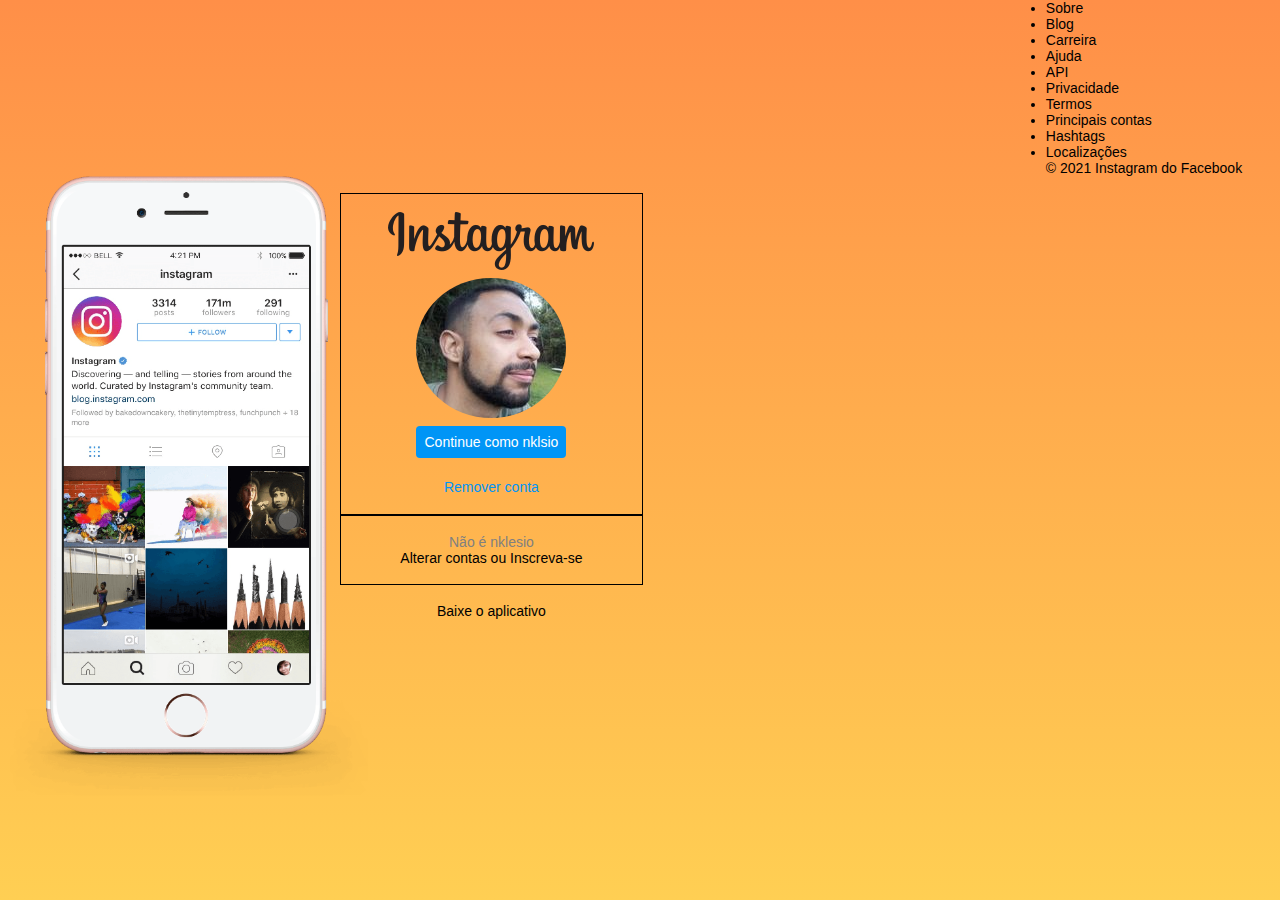
==== instagram-clone/index.html @ 92f61665 "create clone instagram basic" ====
<!DOCTYPE html>
<html lang="en">

<head>
    <meta charset="UTF-8">
    <meta name="viewport" content="width=device-width, initial-scale=1.0">
    <link rel="icon" href="img/instagram.svg">
    <link rel="stylesheet" href="css/style.css">
    <link rel="stylesheet" href="css/mobile.css">
    <title>Instagram-Clone</title>
</head>

<body>

    <main>
        <div class="instagram-wrapper">

            <div class="instagram-phone">
                <img src="img/instagram-celular.png" alt="">
            </div>

            <div class="instagram-continue">
                <div class="group">
                    <img src="img/instagram-logo.png" alt="instagram logo">

                    <div class="profile-photo">
                        <img src="img/img-perfil.jpg" alt="foto de perfil">
                    </div>

                    <a href="#" class="instagram-login">Continue como nklsio</a>
                    <a href="#" class="instagram-logout">Remover conta</a>


                </div>

                <div class="group">

                    <p class="not-account"> Não é nklesio </p>

                    <p class="noraccount">
                        <span class="link-blue">Alterar contas</span>
                        ou
                        <span class="link-blue">Inscreva-se</span>
                    </p>

                </div>
                <div class="get-the-app">
                    <p class="get-app">Baixe o aplicativo</p>

                    <div class="download">
                        <a href="" class="app-download"></a>
                        <a href="" class="app-download"></a>
                    </div>
                </div>

            </div>
        </div>
    </main>

    <footer>
        <ul>
            <li>Sobre</li>
            <li>Blog</li>
            <li>Carreira</li>
            <li>Ajuda</li>
            <li>API</li>
            <li>Privacidade</li>
            <li>Termos</li>
            <li>Principais contas</li>
            <li>Hashtags</li>
            <li>Localizações</li>
        </ul>
        <p>© 2021 Instagram do Facebook</p>
    </footer>

</body>

</html>
---- instagram-clone/css/style.css ----
* {
  padding: 0;
  margin: 0;
  box-sizing: border-box;
  text-decoration: none;
  font-family: sans-serif;
  font-size: 14px;
}


:root{
    --var-color-primary:background-color: rgb(61, 58, 58);
}

body {
  width: 100%;
  min-height: 100vh;
  background : linear-gradient(#ff8f48 , #ffcf53);
  margin: 0;
  padding: 0;
  display: flex;
  justify-content: center;
}

.instagram-wrapper{
    display: flex;
    align-items: center;
    justify-content:start;
    width: 60%;
    height:100vh;
}

.instagram-phone{
    display: flex;
    align-items: center;
    justify-content:center;
    width: 50%;
}

.instagram-phone img{
    height: 50rem;
}

.instagram-continue {
    display: flex;
    align-items: center; /* Horizotal */
    justify-content:space-around;/* Vertical */
    flex-direction: column;
    width: 50%;
    min-height:34rem;
}

.group{
    display: flex;
    justify-content:space-between;
    align-items: center;
    flex-direction: column;
    width: 100%;
    padding: 1.3rem 0;
    border: 1px solid rgb(0, 0, 0);
}

.group:nth-child(1){
    min-height: 23rem;
}

.instagram-logo{
    height: 3rem;
}

.profile-photo{
    display: flex;
    justify-content:space-between;
    align-items: center;
    border-radius: 50%;
    overflow: hidden;
}

.profile-photo{
    height: 10rem;
}
.instagram-login{
    background-color :#0095f6;
    color:white;
    padding: 8px;
    border-radius: 4px;
    
}

.instagram-logout{
    color:#0095f6;
    margin-top: 1rem;
}


.not-account{
    color: grey;

}

link-blue{
    color: #0095f6;
}

.get-the-app {
    display: flex;
    flex-direction: column;
    align-items: center;
    justify-content: center;
    width: 100%;
    padding: 1.3rem 0;
}

.download{
    display: flex;
    width: 100%;
    justify-content: space-evenly;
    align-items: center;
    padding: 1rem;
}

.app-download{
    height: 3rem;
    width: 10rem;
    background-size: cover;
}

.app-download:nth-child(1){
    background-image: url('/img/apple-button.png')

}
.app-download:nth-child(2){
    background-image: url('/img/googleplay-button.png')

}
---- instagram-clone/css/mobile.css ----
@media (max-width: 1024px) {
  .instagram-wrapper {
    min-width: 330px;
    width: 90%;
  }
}

@media (max-width: 650px) {
  .instagram-wrapper {
   
    width: 90%;
  }

  .instagram-phone {
    display: none;
  }

  .instagram-continue {
    width: 100%;
  }
}
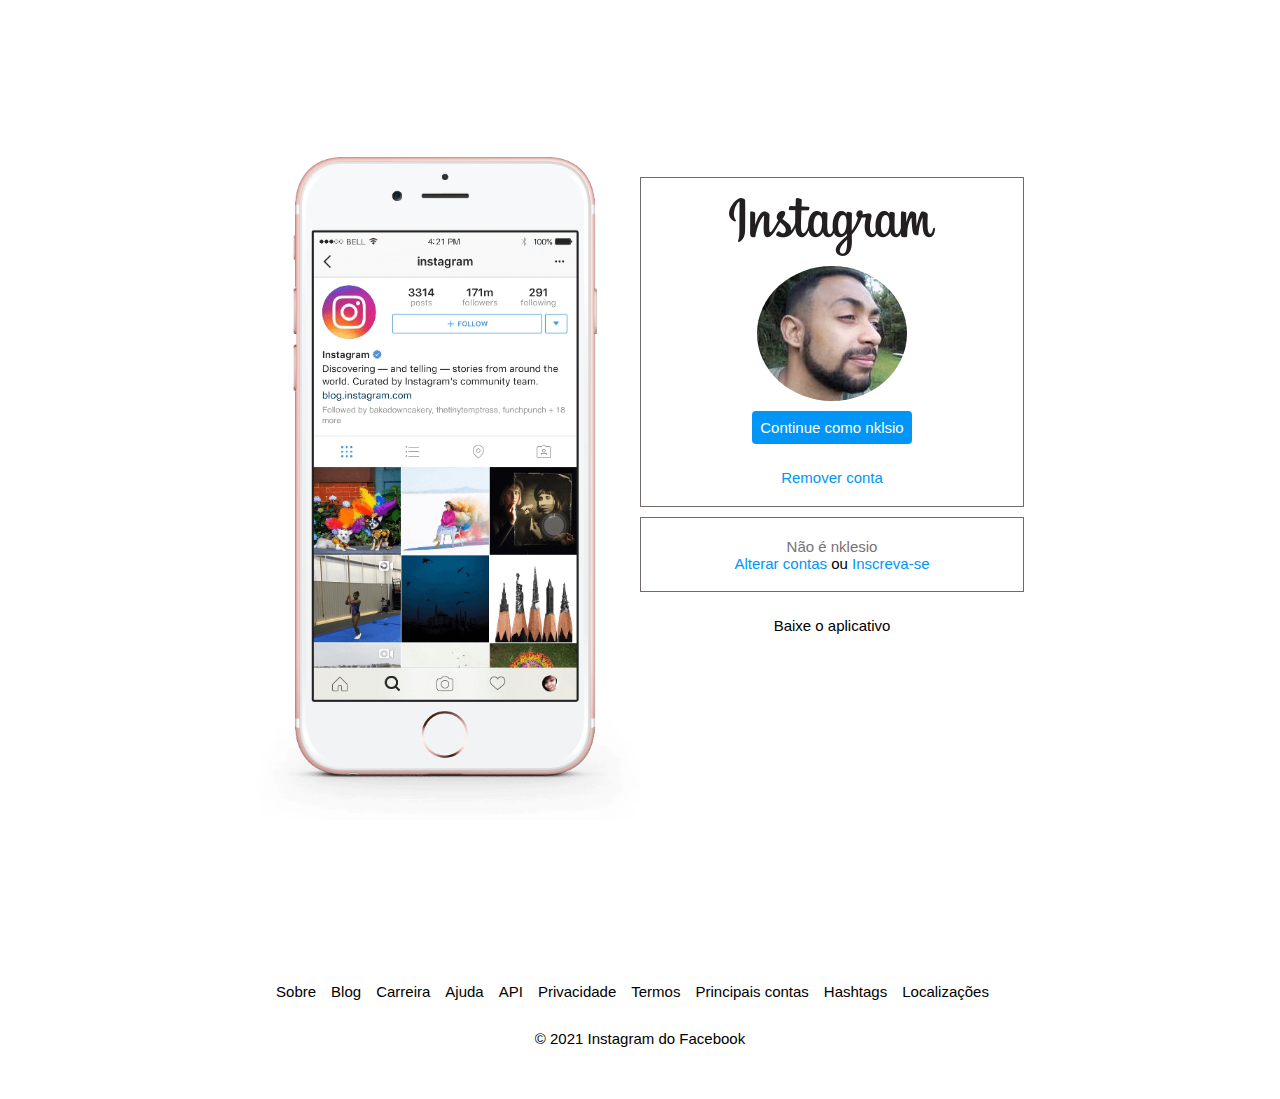
==== commit bfa5adb7: "added var styles ,changes in code and image instagram light" ====
--- a/instagram-clone/index.html
+++ b/instagram-clone/index.html
@@ -38,12 +38,17 @@
                     <p class="not-account"> Não é nklesio </p>
 
                     <p class="noraccount">
-                        <span class="link-blue">Alterar contas</span>
+                        <a href="">
+                            <span class="link-blue">Alterar contas</span>
+                        </a>
                         ou
-                        <span class="link-blue">Inscreva-se</span>
+                        <a href="">
+                            <span class="link-blue">Inscreva-se</span>
+                        </a>
                     </p>
 
                 </div>
+
                 <div class="get-the-app">
                     <p class="get-app">Baixe o aplicativo</p>
 
@@ -54,23 +59,31 @@
                 </div>
 
             </div>
+
+
+
         </div>
     </main>
 
     <footer>
-        <ul>
-            <li>Sobre</li>
-            <li>Blog</li>
-            <li>Carreira</li>
-            <li>Ajuda</li>
-            <li>API</li>
-            <li>Privacidade</li>
-            <li>Termos</li>
-            <li>Principais contas</li>
-            <li>Hashtags</li>
-            <li>Localizações</li>
-        </ul>
-        <p>© 2021 Instagram do Facebook</p>
+        <div class="links-footer">
+            <ul>
+                <li>Sobre</li>
+                <li>Blog</li>
+                <li>Carreira</li>
+                <li>Ajuda</li>
+                <li>API</li>
+                <li>Privacidade</li>
+                <li>Termos</li>
+                <li>Principais contas</li>
+                <li>Hashtags</li>
+                <li>Localizações</li>
+            </ul>
+        </div>
+        <div class="copyright">
+            <p>© 2021 Instagram do Facebook</p>
+        </div>
+
     </footer>
 
 </body>
--- a/instagram-clone/css/style.css
+++ b/instagram-clone/css/style.css
@@ -4,132 +4,170 @@
   box-sizing: border-box;
   text-decoration: none;
   font-family: sans-serif;
-  font-size: 14px;
+  font-size: 15px;
 }
 
-
-:root{
-    --var-color-primary:background-color: rgb(61, 58, 58);
+:root {
+  --colorPage-primary: white;
+  --colorPage-secondary: linear-gradient(#ff8f48, #ffcf53);
+  --colorBorders-primary: gray;
+  --colorText-primary: rgb(119, 114, 114);
+  --colorBackground-primary: #0095f6;
+  --colorBackground-secondary: white;
+  --width-50: 50%;
+  --width-100: 100%;
+  --size-defalt: 1rem;
 }
 
 body {
-  width: 100%;
+  width: var(--width-100);
   min-height: 100vh;
-  background : linear-gradient(#ff8f48 , #ffcf53);
+  background: var(--colorPage-primary);
   margin: 0;
   padding: 0;
-  display: flex;
   justify-content: center;
 }
 
-.instagram-wrapper{
-    display: flex;
-    align-items: center;
-    justify-content:start;
-    width: 60%;
-    height:100vh;
+main {
+  display: flex;
+  align-items: center;
+  justify-content: center;
 }
 
-.instagram-phone{
-    display: flex;
-    align-items: center;
-    justify-content:center;
-    width: 50%;
+.instagram-wrapper {
+  display: flex;
+  align-items: center;
+  justify-content: start;
+  width: 60%;
+  height: 100vh;
 }
 
-.instagram-phone img{
-    height: 50rem;
+.instagram-phone {
+  display: flex;
+  align-items: center;
+  justify-content: center;
+  width: var(--width-50);
+}
+
+.instagram-phone img {
+  height: 50rem;
 }
 
 .instagram-continue {
-    display: flex;
-    align-items: center; /* Horizotal */
-    justify-content:space-around;/* Vertical */
-    flex-direction: column;
-    width: 50%;
-    min-height:34rem;
+  display: flex;
+  align-items: center;
+  justify-content: space-around;
+  flex-direction: column;
+  width: var(--width-50);
+  min-height: 34rem;
 }
 
-.group{
-    display: flex;
-    justify-content:space-between;
-    align-items: center;
-    flex-direction: column;
-    width: 100%;
-    padding: 1.3rem 0;
-    border: 1px solid rgb(0, 0, 0);
+.group {
+  display: flex;
+  justify-content: space-between;
+  align-items: center;
+  flex-direction: column;
+  width: var(--width-100);
+  padding: 1.3rem 0;
+  margin: 5px 0;
+  border: 1px solid rgb(116, 104, 104);
 }
 
-.group:nth-child(1){
-    min-height: 23rem;
+.group:nth-child(1) {
+  min-height: 22rem;
 }
 
-.instagram-logo{
-    height: 3rem;
+.instagram-logo {
+  height: 3rem;
 }
 
-.profile-photo{
-    display: flex;
-    justify-content:space-between;
-    align-items: center;
-    border-radius: 50%;
-    overflow: hidden;
+.profile-photo {
+  display: flex;
+  justify-content: space-between;
+  align-items: center;
+  border-radius: var(--width-50);
+  overflow: hidden;
 }
 
-.profile-photo{
-    height: 10rem;
-}
-.instagram-login{
-    background-color :#0095f6;
-    color:white;
-    padding: 8px;
-    border-radius: 4px;
-    
+.profile-photo {
+  height: 9rem;
 }
 
-.instagram-logout{
-    color:#0095f6;
-    margin-top: 1rem;
+.instagram-login {
+  background-color: #0095f6;
+  color: var(--colorPage-primary);
+  padding: 8px;
+  border-radius: 4px;
 }
 
-
-.not-account{
-    color: grey;
-
+.instagram-logout {
+  color: #0095f6;
+  margin-top: var(--size-defalt);
 }
 
-link-blue{
-    color: #0095f6;
+.not-account {
+  color: var(--colorText-primary);
+}
+
+.link-blue {
+  color: #0095f6;
 }
 
 .get-the-app {
-    display: flex;
-    flex-direction: column;
-    align-items: center;
-    justify-content: center;
-    width: 100%;
-    padding: 1.3rem 0;
+  display: flex;
+  flex-direction: column;
+  align-items: center;
+  justify-content: center;
+  width: var(--width-100);
+  padding: 1.3rem 0;
 }
 
-.download{
-    display: flex;
-    width: 100%;
-    justify-content: space-evenly;
-    align-items: center;
-    padding: 1rem;
+.download {
+  display: flex;
+  width: var(--width-100);
+  justify-content: space-evenly;
+  align-items: center;
+  max-width: 30rem;
+  min-width: 25rem;
+  padding: var(--size-defalt);
 }
 
-.app-download{
-    height: 3rem;
-    width: 10rem;
-    background-size: cover;
+.app-download {
+  height: 3rem;
+  width: 10rem;
+  background-size: cover;
 }
 
-.app-download:nth-child(1){
-    background-image: url('/img/apple-button.png')
+.app-download:nth-child(1) {
+  background-image: url("/img/apple-button.png");
+}
+.app-download:nth-child(2) {
+  background-image: url("/img/googleplay-button.png");
+}
 
+footer {
+  padding: 3.5rem 0;
 }
-.app-download:nth-child(2){
-    background-image: url('/img/googleplay-button.png')
 
+.links-footer {
+  display: flex;
+  align-items: center;
+  justify-content: center;
+  padding: 2rem;
 }
+.links-footer ul {
+  list-style: none;
+  flex-wrap: wrap;
+  justify-content: center;
+  display: flex;
+}
+
+.links-footer ul li {
+  padding-right: var(--size-defalt);
+}
+
+.copyright {
+  display: flex;
+  align-items: center;
+  justify-content: center;
+}
--- a/instagram-clone/css/mobile.css
+++ b/instagram-clone/css/mobile.css
@@ -1,14 +1,9 @@
-@media (max-width: 1024px) {
+/* Celular */
+@media (max-width: 1124px) {
   .instagram-wrapper {
-    min-width: 330px;
-    width: 90%;
-  }
-}
-
-@media (max-width: 650px) {
-  .instagram-wrapper {
-   
-    width: 90%;
+    padding-top: 1em;
+    width: var(--width-100);
+    height: 90%;
   }
 
   .instagram-phone {
@@ -16,6 +11,11 @@
   }
 
   .instagram-continue {
-    width: 100%;
+    width: var(--width-100);
+    max-height: 0.5em;
+  }
+
+  .group {
+    border: 1px solid transparent;
   }
 }
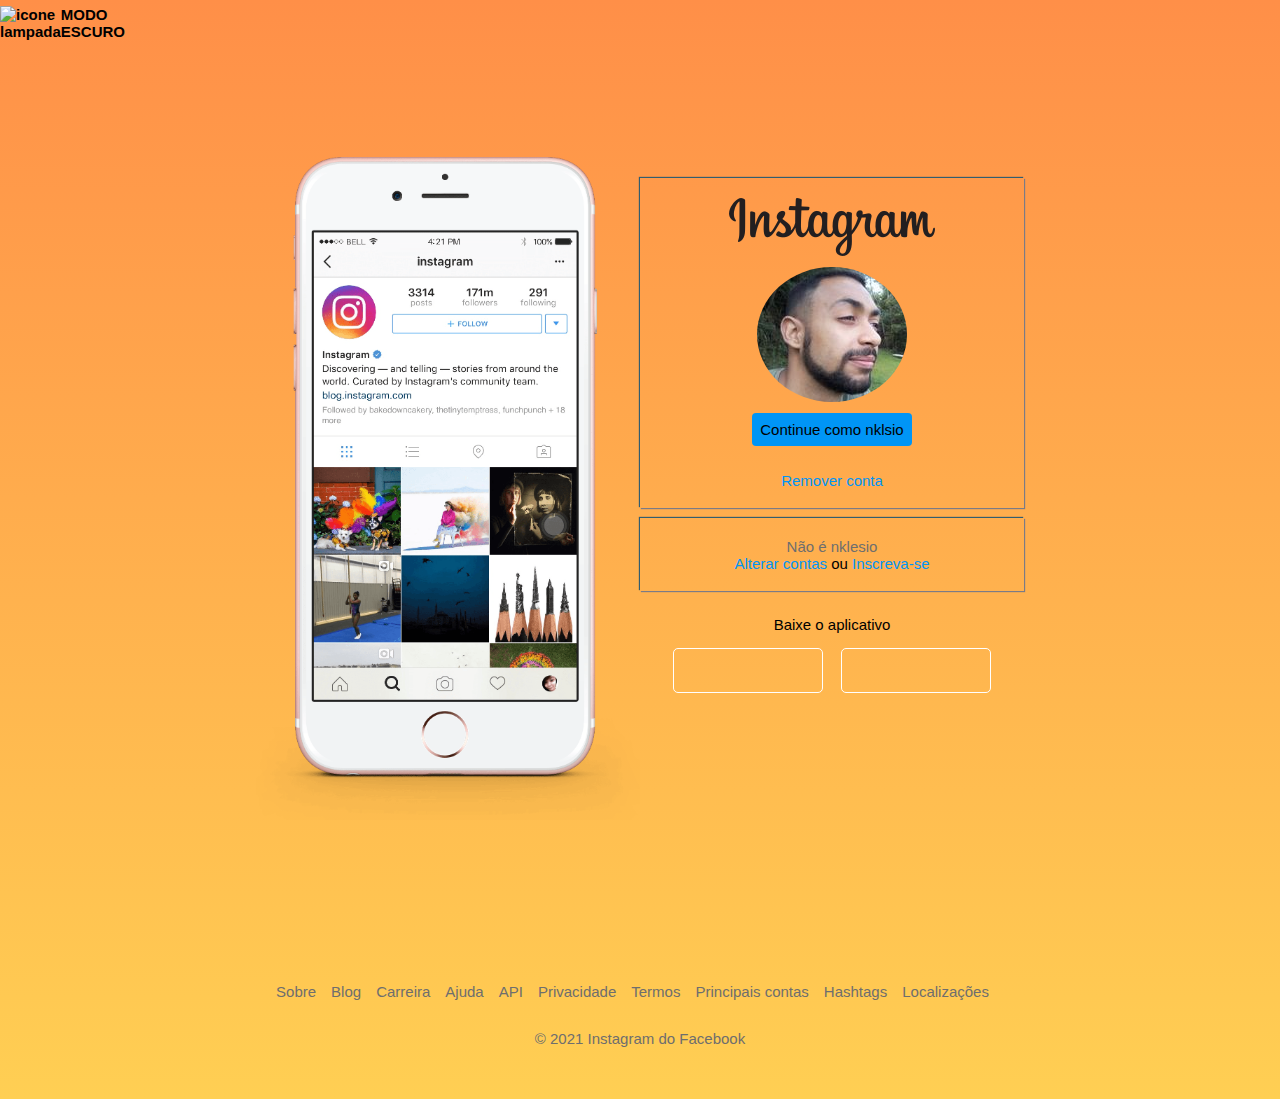
==== commit dfb89636: "added dark mode" ====
--- a/instagram-clone/index.html
+++ b/instagram-clone/index.html
@@ -7,84 +7,123 @@
     <link rel="icon" href="img/instagram.svg">
     <link rel="stylesheet" href="css/style.css">
     <link rel="stylesheet" href="css/mobile.css">
+    <link rel="stylesheet" href="css/dark-mode.css">
     <title>Instagram-Clone</title>
+
 </head>
 
 <body>
+    
+    <input type="checkbox" id="active-dark-mode" class="active-dark-mode">
 
-    <main>
-        <div class="instagram-wrapper">
+    <div class="dark-mode">
+        <div class="bottom-dark">
+            <img src="/img/lampada-led.png" alt="icone lampada">
+            <label for="active-dark-mode">MODO<br>ESCURO</label>
+        </div> 
 
-            <div class="instagram-phone">
-                <img src="img/instagram-celular.png" alt="">
-            </div>
+        <main>
+            <div class="instagram-wrapper">
+                
+                <div class="instagram-phone">
+                    <img src="img/instagram-celular.png" alt="">
+                </div>
+                
+                <div class="instagram-continue">
+                    <div class="group">
+                        
+                        <img id="logo-dark-mode"
+                        class="logo-dark-mode" 
+                        src="img/instagram-logo.png" 
+                        alt="instagram logo">
+                        
 
-            <div class="instagram-continue">
-                <div class="group">
-                    <img src="img/instagram-logo.png" alt="instagram logo">
+                        <div class="profile-photo">
+                            <img src="img/img-perfil.jpg" alt="foto de perfil">
+                        </div>
 
-                    <div class="profile-photo">
-                        <img src="img/img-perfil.jpg" alt="foto de perfil">
+                        <a href="#" class="instagram-login">Continue como nklsio</a>
+                        <a href="#" class="instagram-logout">Remover conta</a>
+
                     </div>
 
-                    <a href="#" class="instagram-login">Continue como nklsio</a>
-                    <a href="#" class="instagram-logout">Remover conta</a>
+                    <div class="group">
+                        
+                        <p class="not-account"> Não é nklesio </p>
 
+                        <p class="noraccount">
+                            <a href="">
+                                <span class="link-blue">Alterar contas</span>
+                            </a>
+                            ou
+                            <a href="">
+                                <span class="link-blue">Inscreva-se</span>
+                            </a>
+                        </p>
+
+                    </div>
+
+                    <div class="get-the-app">
+                        <p class="get-app">Baixe o aplicativo</p>
+
+                        <div class="download">
+                            <a href="" class="app-download"></a>
+                            <a href="" class="app-download"></a>
+                        </div>
+                    </div>
 
                 </div>
 
-                <div class="group">
 
-                    <p class="not-account"> Não é nklesio </p>
-
-                    <p class="noraccount">
-                        <a href="">
-                            <span class="link-blue">Alterar contas</span>
-                        </a>
-                        ou
-                        <a href="">
-                            <span class="link-blue">Inscreva-se</span>
-                        </a>
-                    </p>
-
-                </div>
-
-                <div class="get-the-app">
-                    <p class="get-app">Baixe o aplicativo</p>
-
-                    <div class="download">
-                        <a href="" class="app-download"></a>
-                        <a href="" class="app-download"></a>
-                    </div>
-                </div>
 
             </div>
+        </main>
 
+        <footer>
+            <div class="links-footer">
+                <ul>
 
+                    <a href="">
+                        <li>Sobre</li>
+                    </a>
 
-        </div>
-    </main>
+                    <a href="">
+                        <li>Blog</li>
+                    </a>
+                    <a href="">
+                        <li>Carreira</li>
+                    </a>
+                    <a href="">
+                        <li>Ajuda</li>
+                    </a>
+                    <a href="">
+                        <li>API</li>
+                    </a>
+                    <a href="">
+                        <li>Privacidade</li>
+                    </a>
+                    <a href="">
+                        <li>Termos</li>
+                    </a>
+                    <a href="">
+                        <li>Principais contas</li>
+                    </a>
+                    <a href="">
+                        <li>Hashtags</li>
+                    </a>
+                    <a href="">
+                        <li>Localizações</li>
+                    </a>
 
-    <footer>
-        <div class="links-footer">
-            <ul>
-                <li>Sobre</li>
-                <li>Blog</li>
-                <li>Carreira</li>
-                <li>Ajuda</li>
-                <li>API</li>
-                <li>Privacidade</li>
-                <li>Termos</li>
-                <li>Principais contas</li>
-                <li>Hashtags</li>
-                <li>Localizações</li>
-            </ul>
-        </div>
-        <div class="copyright">
-            <p>© 2021 Instagram do Facebook</p>
-        </div>
+                </ul>
+            </div>
+            <div class="copyright">
+                <p>© 2021 Instagram do Facebook</p>
+            </div>
 
-    </footer>
+        </footer>
+
+    </div>
 
 </body>
 
--- a/instagram-clone/css/style.css
+++ b/instagram-clone/css/style.css
@@ -8,15 +8,16 @@
 }
 
 :root {
-  --colorPage-primary: white;
-  --colorPage-secondary: linear-gradient(#ff8f48, #ffcf53);
-  --colorBorders-primary: gray;
-  --colorText-primary: rgb(119, 114, 114);
+  --colorPage-primary: linear-gradient(#ff8f48, #ffcf53);
+  --colorBorders-primary: rgb(87, 85, 85);
+  --colorText-primary: rgb(110, 110, 110);
+  --colorText-secondary: white;
   --colorBackground-primary: #0095f6;
   --colorBackground-secondary: white;
+  --colorBoder-default:1px solid white;
   --width-50: 50%;
   --width-100: 100%;
-  --size-defalt: 1rem;
+  --size-default: 1rem;
 }
 
 body {
@@ -28,11 +29,28 @@
   justify-content: center;
 }
 
+
 main {
   display: flex;
   align-items: center;
   justify-content: center;
 }
+
+.bottom-dark {
+  display: flex;
+  align-items: center;
+  font-weight: bold;
+  width: 6.5rem;
+  height: 3rem;
+  position: absolute;
+  background-color: var(--colorPage-primary);
+
+}
+
+.bottom-dark label {
+  padding: 0.5;
+}
+
 
 .instagram-wrapper {
   display: flex;
@@ -70,7 +88,10 @@
   width: var(--width-100);
   padding: 1.3rem 0;
   margin: 5px 0;
-  border: 1px solid rgb(116, 104, 104);
+
+  box-shadow: -1px -1px 1px #325d6f, 1px 1px 1px #66666e;
+  -webkit-box-shadow: -1px -1px 1px #325d6f, 1px 1px 1px #7b7b86;
+  -moz-box-shadow: -1px -1px 1px #325d6f, 1px 1px 1px #66666e;
 }
 
 .group:nth-child(1) {
@@ -94,15 +115,15 @@
 }
 
 .instagram-login {
-  background-color: #0095f6;
+  background-color: var(--colorBackground-primary);
   color: var(--colorPage-primary);
   padding: 8px;
   border-radius: 4px;
 }
 
 .instagram-logout {
-  color: #0095f6;
-  margin-top: var(--size-defalt);
+  color: var(--colorBackground-primary);
+  margin-top: var(--size-default);
 }
 
 .not-account {
@@ -110,7 +131,7 @@
 }
 
 .link-blue {
-  color: #0095f6;
+  color: var(--colorBackground-primary);
 }
 
 .get-the-app {
@@ -129,7 +150,7 @@
   align-items: center;
   max-width: 30rem;
   min-width: 25rem;
-  padding: var(--size-defalt);
+  padding: var(--size-default);
 }
 
 .app-download {
@@ -140,13 +161,22 @@
 
 .app-download:nth-child(1) {
   background-image: url("/img/apple-button.png");
+  border: var(--colorBoder-default);
+  border-radius: 5px;
 }
 .app-download:nth-child(2) {
   background-image: url("/img/googleplay-button.png");
+  border: var(--colorBoder-default);
+  border-radius: 5px;
 }
 
 footer {
+  color: var(--colorText-primary);
   padding: 3.5rem 0;
+}
+
+footer a {
+  color: var(--colorText-primary);
 }
 
 .links-footer {
@@ -163,7 +193,7 @@
 }
 
 .links-footer ul li {
-  padding-right: var(--size-defalt);
+  padding-right: var(--size-default);
 }
 
 .copyright {
--- a/instagram-clone/css/mobile.css
+++ b/instagram-clone/css/mobile.css
@@ -6,6 +6,17 @@
     height: 90%;
   }
 
+  .bottom-dark {
+    display: flex;
+    z-index: 0;
+  }
+  
+  .bottom-dark label{
+  }
+
+  .logo-dark-mode{
+    z-index: 1;
+  }
   .instagram-phone {
     display: none;
   }
--- a/instagram-clone/css/dark-mode.css
+++ b/instagram-clone/css/dark-mode.css
@@ -0,0 +1,21 @@
+.active-dark-mode{
+  display: none;
+}
+
+.active-dark-mode:checked ~ .dark-mode {
+  --colorPage-primary: rgb(14, 13, 13);
+}
+
+.active-dark-mode:checked ~ .dark-mode .bottom-dark{
+ color: white;
+}
+
+.active-dark-mode:checked ~ .dark-mode .logo-dark-mode {
+  background-image: url(/img/instagram-logo2.png);
+}
+.active-dark-mode:checked ~ .dark-mode main {
+  background-color: var(--colorPage-primary);
+}
+.active-dark-mode:checked ~ .dark-mode footer {
+  background-color: var(--colorPage-primary);
+}
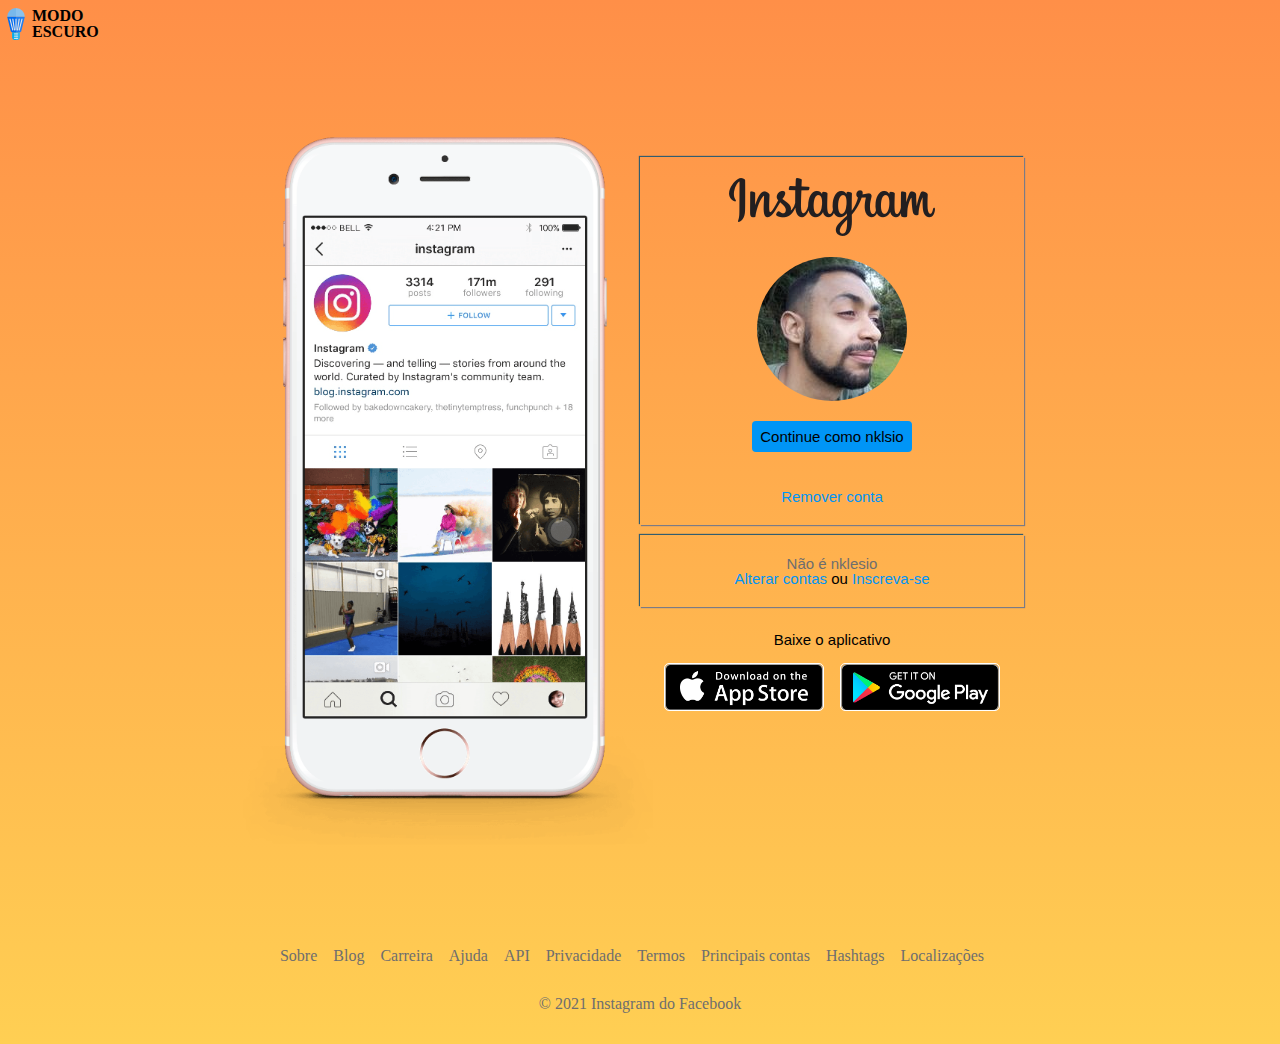
==== commit ed663baa: "add testes js" ====
--- a/instagram-clone/index.html
+++ b/instagram-clone/index.html
@@ -5,6 +5,7 @@
     <meta charset="UTF-8">
     <meta name="viewport" content="width=device-width, initial-scale=1.0">
     <link rel="icon" href="img/instagram.svg">
+    <link rel="stylesheet" href="css/reset.css">
     <link rel="stylesheet" href="css/style.css">
     <link rel="stylesheet" href="css/mobile.css">
     <link rel="stylesheet" href="css/dark-mode.css">
@@ -13,115 +14,120 @@
 </head>
 
 <body>
-    
+
     <input type="checkbox" id="active-dark-mode" class="active-dark-mode">
 
     <div class="dark-mode">
+
         <div class="bottom-dark">
-            <img src="/img/lampada-led.png" alt="icone lampada">
+            <img class="icon-lamp" src="img/lampada-led.png" alt="icone lampada">
             <label for="active-dark-mode">MODO<br>ESCURO</label>
-        </div> 
+        </div>
 
-        <main>
-            <div class="instagram-wrapper">
-                
-                <div class="instagram-phone">
-                    <img src="img/instagram-celular.png" alt="">
-                </div>
-                
-                <div class="instagram-continue">
-                    <div class="group">
-                        
-                        <img id="logo-dark-mode"
-                        class="logo-dark-mode" 
-                        src="img/instagram-logo.png" 
-                        alt="instagram logo">
-                        
+        <div class="default-page">
+            <main>
+                <div class="instagram-wrapper">
 
-                        <div class="profile-photo">
-                            <img src="img/img-perfil.jpg" alt="foto de perfil">
+                    <div class="instagram-phone">
+                        <img src="img/instagram-celular.png" alt="">
+                    </div>
+
+                    <div class="instagram-continue">
+                        <div class="group">
+
+                            <img id="logo-dark-mode" class="logo-dark-mode" src="img/instagram-logo.png"
+                                alt="instagram logo">
+
+                            <div class="profile-photo">
+                                <img src="img/img-perfil.jpg" alt="foto de perfil">
+                            </div>
+
+                            <a href="https://www.instagram.com/nklesio/?hl=pt-br" class="instagram-login">
+                                Continue como nklsio
+                            </a>
+
+                            <a href="#" class="instagram-logout">
+                                Remover conta
+                            </a>
+
                         </div>
 
-                        <a href="#" class="instagram-login">Continue como nklsio</a>
-                        <a href="#" class="instagram-logout">Remover conta</a>
+                        <div class="group">
+
+                            <p class="not-account"> Não é nklesio </p>
+
+                            <p class="noraccount">
+                                <a href="https://www.instagram.com/">
+                                    <span class="link-blue">Alterar contas</span>
+                                </a>
+                                ou
+                                <a href="https://www.instagram.com/accounts/emailsignup/">
+                                    <span class="link-blue">Inscreva-se</span>
+                                </a>
+                            </p>
+
+                        </div>
+
+                        <div class="get-the-app">
+                            <p class="get-app">Baixe o aplicativo</p>
+
+                            <div class="download">
+                                <a href="https://apps.apple.com/br/app/instagram/id389801252" class="app-download"></a>
+
+                                <a href="https://play.google.com/store/apps/details?id=com.instagram.android&hl=pt_BR&gl=US"
+                                    class="app-download"></a>
+                            </div>
+                        </div>
 
                     </div>
 
-                    <div class="group">
-                        
-                        <p class="not-account"> Não é nklesio </p>
+                </div>
+            </main>
 
-                        <p class="noraccount">
-                            <a href="">
-                                <span class="link-blue">Alterar contas</span>
-                            </a>
-                            ou
-                            <a href="">
-                                <span class="link-blue">Inscreva-se</span>
-                            </a>
-                        </p>
+            <footer>
+                <div class="links-footer">
+                    <ul>
 
-                    </div>
+                        <a href="">
+                            <li>Sobre</li>
+                        </a>
 
-                    <div class="get-the-app">
-                        <p class="get-app">Baixe o aplicativo</p>
+                        <a href="">
+                            <li>Blog</li>
+                        </a>
+                        <a href="">
+                            <li>Carreira</li>
+                        </a>
+                        <a href="">
+                            <li>Ajuda</li>
+                        </a>
+                        <a href="">
+                            <li>API</li>
+                        </a>
+                        <a href="">
+                            <li>Privacidade</li>
+                        </a>
+                        <a href="">
+                            <li>Termos</li>
+                        </a>
+                        <a href="">
+                            <li>Principais contas</li>
+                        </a>
+                        <a href="">
+                            <li>Hashtags</li>
+                        </a>
+                        <a href="">
+                            <li>Localizações</li>
+                        </a>
 
-                        <div class="download">
-                            <a href="" class="app-download"></a>
-                            <a href="" class="app-download"></a>
-                        </div>
-                    </div>
-
+                    </ul>
+                </div>
+                <div class="copyright">
+                    <p>© 2021 Instagram do Facebook</p>
                 </div>
 
-
-
-            </div>
-        </main>
-
-        <footer>
-            <div class="links-footer">
-                <ul>
-
-                    <a href="">
-                        <li>Sobre</li>
-                    </a>
-
-                    <a href="">
-                        <li>Blog</li>
-                    </a>
-                    <a href="">
-                        <li>Carreira</li>
-                    </a>
-                    <a href="">
-                        <li>Ajuda</li>
-                    </a>
-                    <a href="">
-                        <li>API</li>
-                    </a>
-                    <a href="">
-                        <li>Privacidade</li>
-                    </a>
-                    <a href="">
-                        <li>Termos</li>
-                    </a>
-                    <a href="">
-                        <li>Principais contas</li>
-                    </a>
-                    <a href="">
-                        <li>Hashtags</li>
-                    </a>
-                    <a href="">
-                        <li>Localizações</li>
-                    </a>
-
-                </ul>
-            </div>
-            <div class="copyright">
-                <p>© 2021 Instagram do Facebook</p>
-            </div>
-
-        </footer>
+            </footer>
+        </div>
 
     </div>
 
--- a/instagram-clone/css/style.css
+++ b/instagram-clone/css/style.css
@@ -1,34 +1,34 @@
 * {
-  padding: 0;
-  margin: 0;
   box-sizing: border-box;
   text-decoration: none;
   font-family: sans-serif;
   font-size: 15px;
+  color: var(--colorText-default);
 }
 
 :root {
   --colorPage-primary: linear-gradient(#ff8f48, #ffcf53);
   --colorBorders-primary: rgb(87, 85, 85);
+  --colorText-default: black;
   --colorText-primary: rgb(110, 110, 110);
   --colorText-secondary: white;
   --colorBackground-primary: #0095f6;
   --colorBackground-secondary: white;
-  --colorBoder-default:1px solid white;
+  --colorBoder-default: 1px solid white;
   --width-50: 50%;
   --width-100: 100%;
   --size-default: 1rem;
 }
 
 body {
+  background: var(--colorPage-primary);
+}
+
+.default-pege {
   width: var(--width-100);
   min-height: 100vh;
-  background: var(--colorPage-primary);
-  margin: 0;
-  padding: 0;
-  justify-content: center;
-}
-
+  justify-content: center;
+}
 
 main {
   display: flex;
@@ -44,13 +44,11 @@
   height: 3rem;
   position: absolute;
   background-color: var(--colorPage-primary);
-
 }
 
 .bottom-dark label {
-  padding: 0.5;
-}
-
+  cursor: pointer;
+}
 
 .instagram-wrapper {
   display: flex;
@@ -95,7 +93,7 @@
 }
 
 .group:nth-child(1) {
-  min-height: 22rem;
+  min-height: 23rem;
 }
 
 .instagram-logo {
@@ -116,7 +114,6 @@
 
 .instagram-login {
   background-color: var(--colorBackground-primary);
-  color: var(--colorPage-primary);
   padding: 8px;
   border-radius: 4px;
 }
@@ -160,19 +157,19 @@
 }
 
 .app-download:nth-child(1) {
-  background-image: url("/img/apple-button.png");
+  background-image: url("../img/apple-button.png");
   border: var(--colorBoder-default);
   border-radius: 5px;
 }
 .app-download:nth-child(2) {
-  background-image: url("/img/googleplay-button.png");
+  background-image: url("../img/googleplay-button.png");
   border: var(--colorBoder-default);
   border-radius: 5px;
 }
 
 footer {
-  color: var(--colorText-primary);
-  padding: 3.5rem 0;
+  padding: var(--size-default);
+  margin: auto;
 }
 
 footer a {
@@ -193,6 +190,7 @@
 }
 
 .links-footer ul li {
+  color: var(--colorText-primary);
   padding-right: var(--size-default);
 }
 
@@ -200,4 +198,9 @@
   display: flex;
   align-items: center;
   justify-content: center;
-}
+  padding-bottom: var(--size-default);
+}
+
+.copyright p {
+  color: var(--colorText-primary);
+}
--- a/instagram-clone/css/mobile.css
+++ b/instagram-clone/css/mobile.css
@@ -1,20 +1,20 @@
 /* Celular */
 @media (max-width: 1124px) {
-  .instagram-wrapper {
-    padding-top: 1em;
-    width: var(--width-100);
-    height: 90%;
+  body {
+    min-width: 25rem;
+  }
+
+  .group {
+    box-shadow: none;
+    -webkit-box-shadow: none;
   }
 
   .bottom-dark {
     display: flex;
     z-index: 0;
   }
-  
-  .bottom-dark label{
-  }
 
-  .logo-dark-mode{
+  .logo-dark-mode {
     z-index: 1;
   }
   .instagram-phone {
@@ -23,7 +23,7 @@
 
   .instagram-continue {
     width: var(--width-100);
-    max-height: 0.5em;
+    max-height: 0.5rem;
   }
 
   .group {
--- a/instagram-clone/css/dark-mode.css
+++ b/instagram-clone/css/dark-mode.css
@@ -1,17 +1,19 @@
-.active-dark-mode{
+.active-dark-mode {
   display: none;
+  position: absolute;
 }
 
 .active-dark-mode:checked ~ .dark-mode {
   --colorPage-primary: rgb(14, 13, 13);
+  --colorText-default: white;
 }
 
-.active-dark-mode:checked ~ .dark-mode .bottom-dark{
- color: white;
+.active-dark-mode:checked ~ .dark-mode .bottom-dark {
+  color: white;
 }
 
 .active-dark-mode:checked ~ .dark-mode .logo-dark-mode {
-  background-image: url(/img/instagram-logo2.png);
+  background-image: url(../img/instagram-logo2.png);
 }
 .active-dark-mode:checked ~ .dark-mode main {
   background-color: var(--colorPage-primary);
